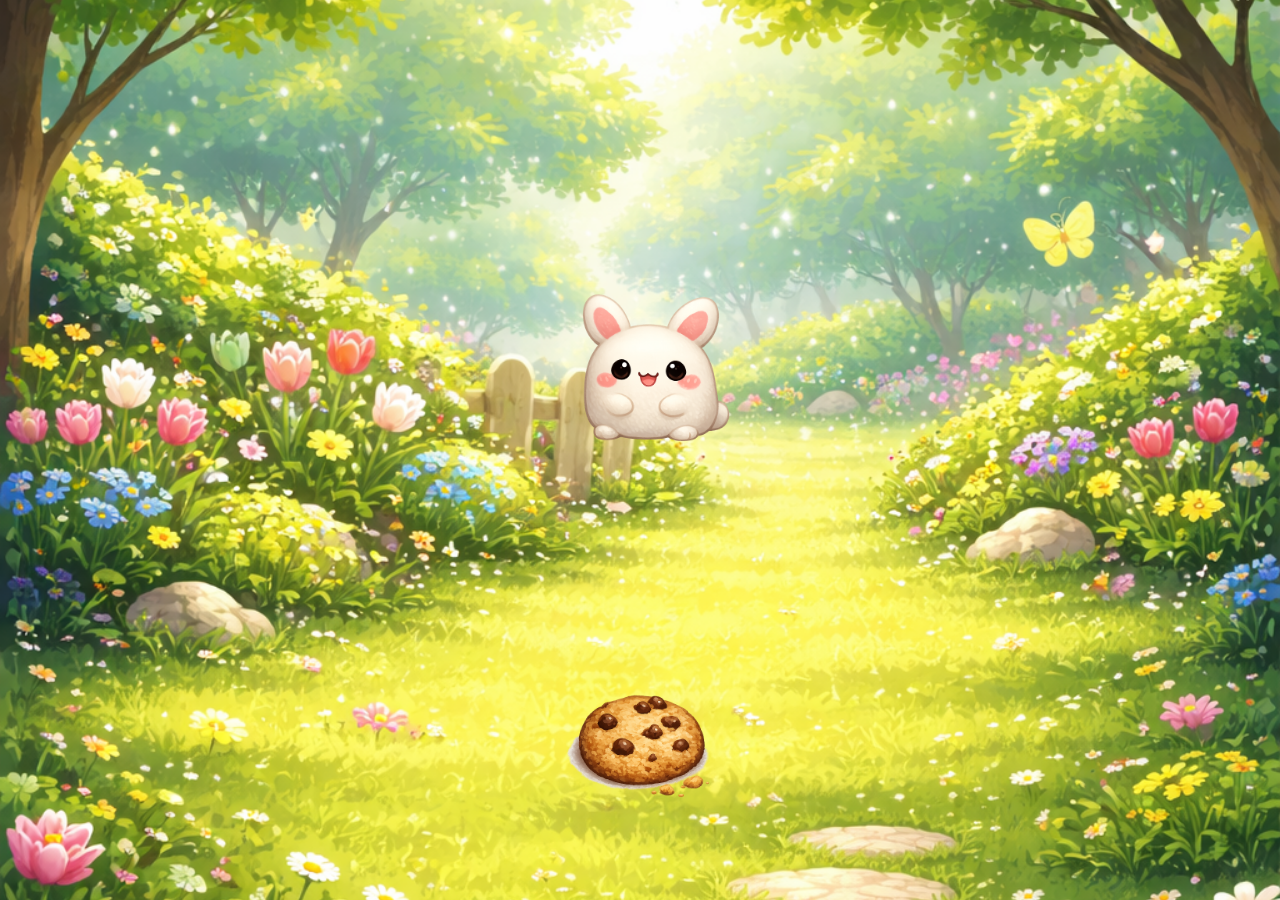
==== ATIVIDADE_6/bichinho.html @ 299e160d "Add files via upload" ====
<html lang="pt-br"
<head>
    <meta charset="UTF-8">
    <title>Meu bichinho</title>
</head>

<body>
    <style>
        body {
            margin: 0;
            height: 100vh;

            display: flex;
            justify-content: center;
            align-items: center;
            flex-direction: column;

            background-size: cover;       /* cobre a tela toda */
            background-position: center;  /* centraliza */
            background-repeat: no-repeat; /* não repete */
            transition: background 0.5s ease;
            
            margin: 0;
            height: 100vh;

            #bicho {
                position: absolute;
                top: 40%;
                left: 50%;
                transform: translate(-50%, -50%);
            }
            #btn {
                position: absolute;
                bottom: 50px;
            }
            transition: background-image 0.8s ease-in-out;
}
        
        img {
            width: 200px;
            margin: 10px;
            cursor: pointer;
        }
    </style>
    <img id="bicho" src="criaturinha.png">
    <img id="btn" src="comida.png" onclick="alimentar()"/>
</body>

<script src="script.js"></script>
</html>
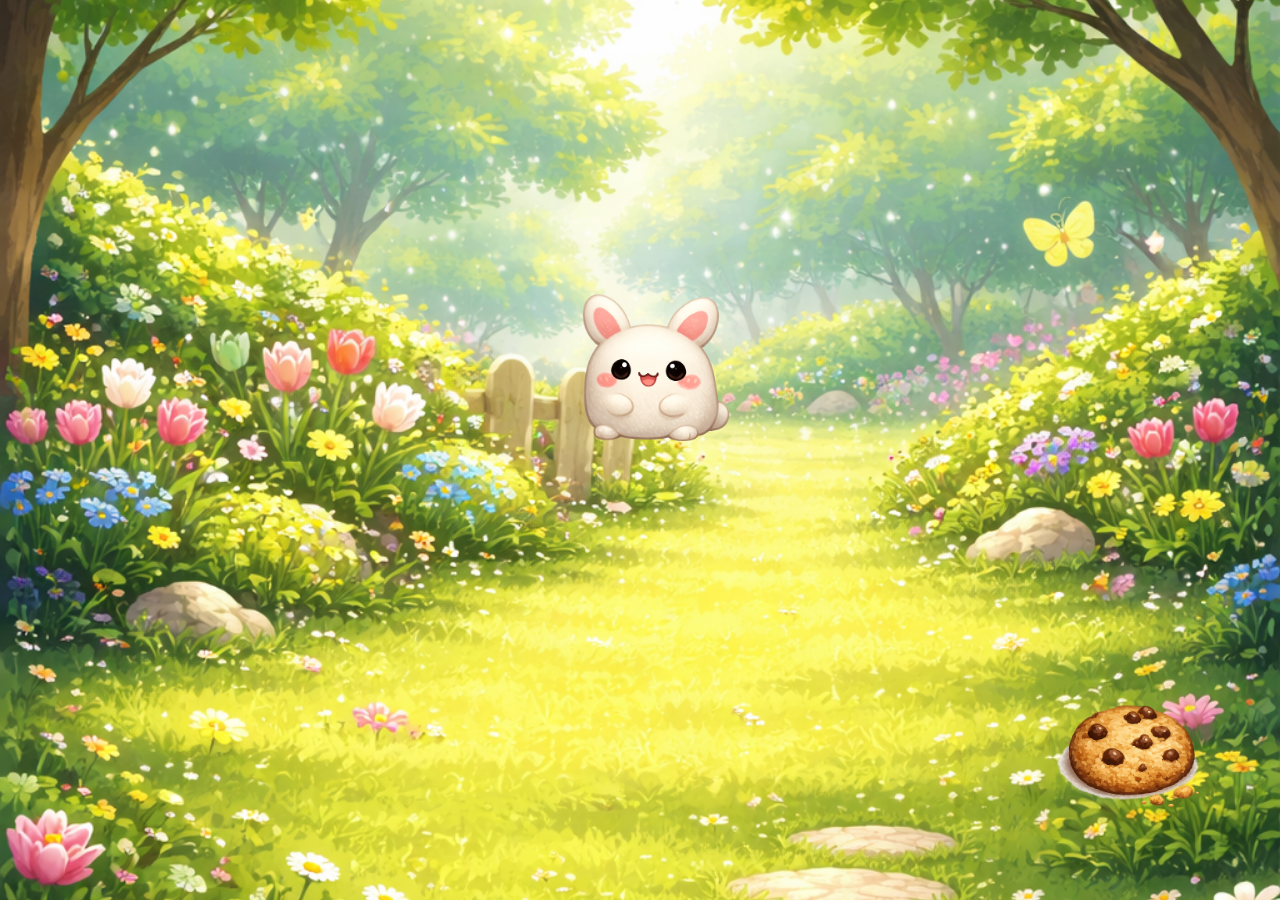
==== commit 9254bb04: "Update bichinho.html" ====
--- a/ATIVIDADE_6/bichinho.html
+++ b/ATIVIDADE_6/bichinho.html
@@ -30,9 +30,17 @@
                 transform: translate(-50%, -50%);
             }
             #btn {
-                position: absolute;
-                bottom: 50px;
-            }
+            position: absolute;
+            right: 40px;
+            bottom: 40px;
+            width: 200px;
+            cursor: pointer;
+            transition: 0.2s;
+        }
+
+        #btn:active {
+            transform: scale(0.9);
+        }
             transition: background-image 0.8s ease-in-out;
 }
         
@@ -47,4 +55,4 @@
 </body>
 
 <script src="script.js"></script>
-</html>+</html>
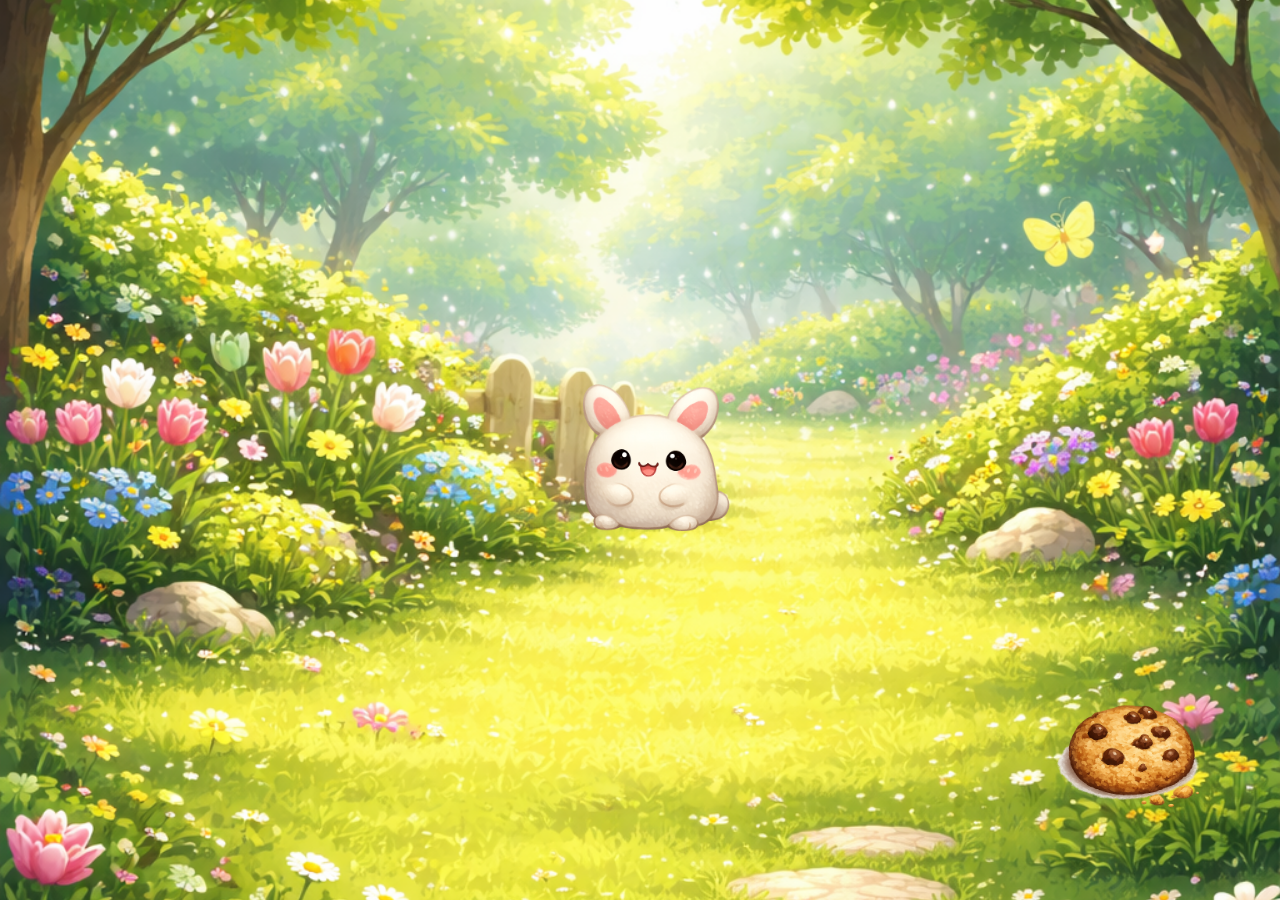
==== commit acef9c90: "Update bichinho.html" ====
--- a/ATIVIDADE_6/bichinho.html
+++ b/ATIVIDADE_6/bichinho.html
@@ -25,7 +25,7 @@
 
             #bicho {
                 position: absolute;
-                top: 40%;
+                top: 50%;
                 left: 50%;
                 transform: translate(-50%, -50%);
             }
